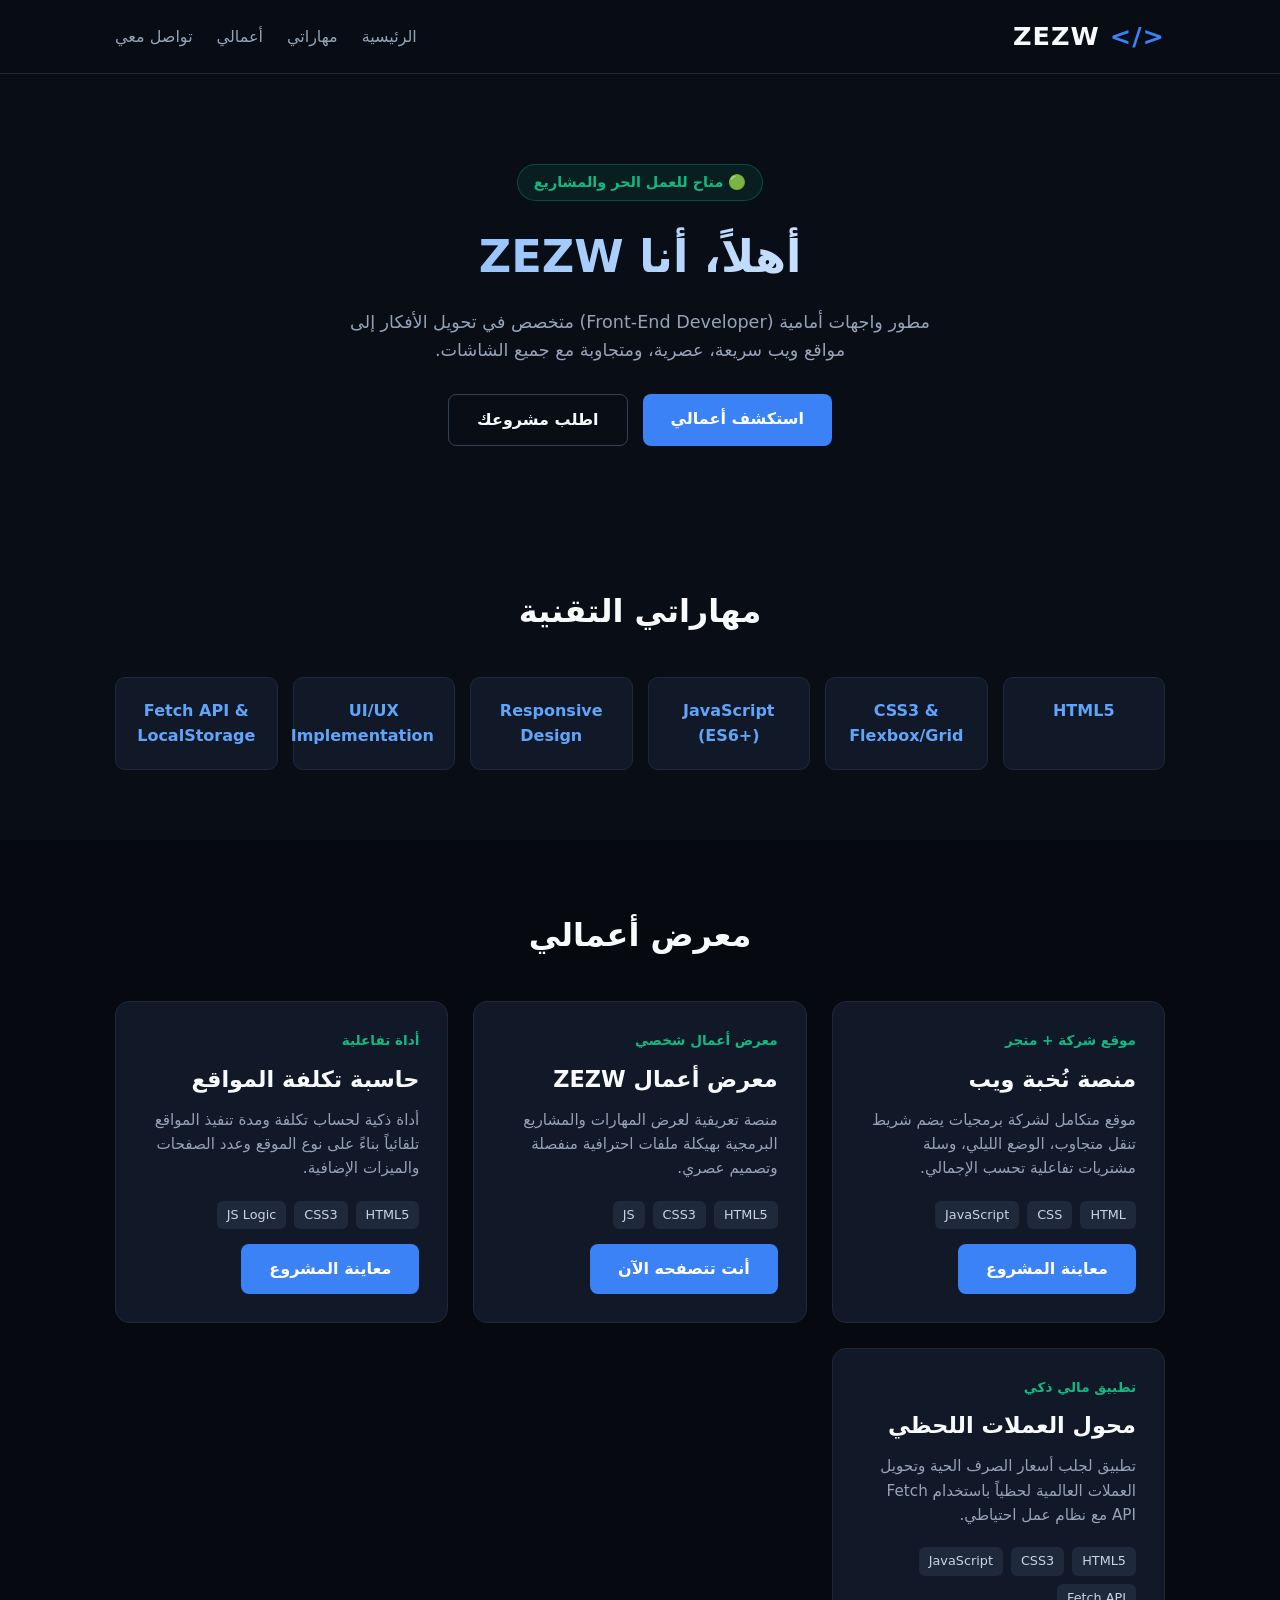
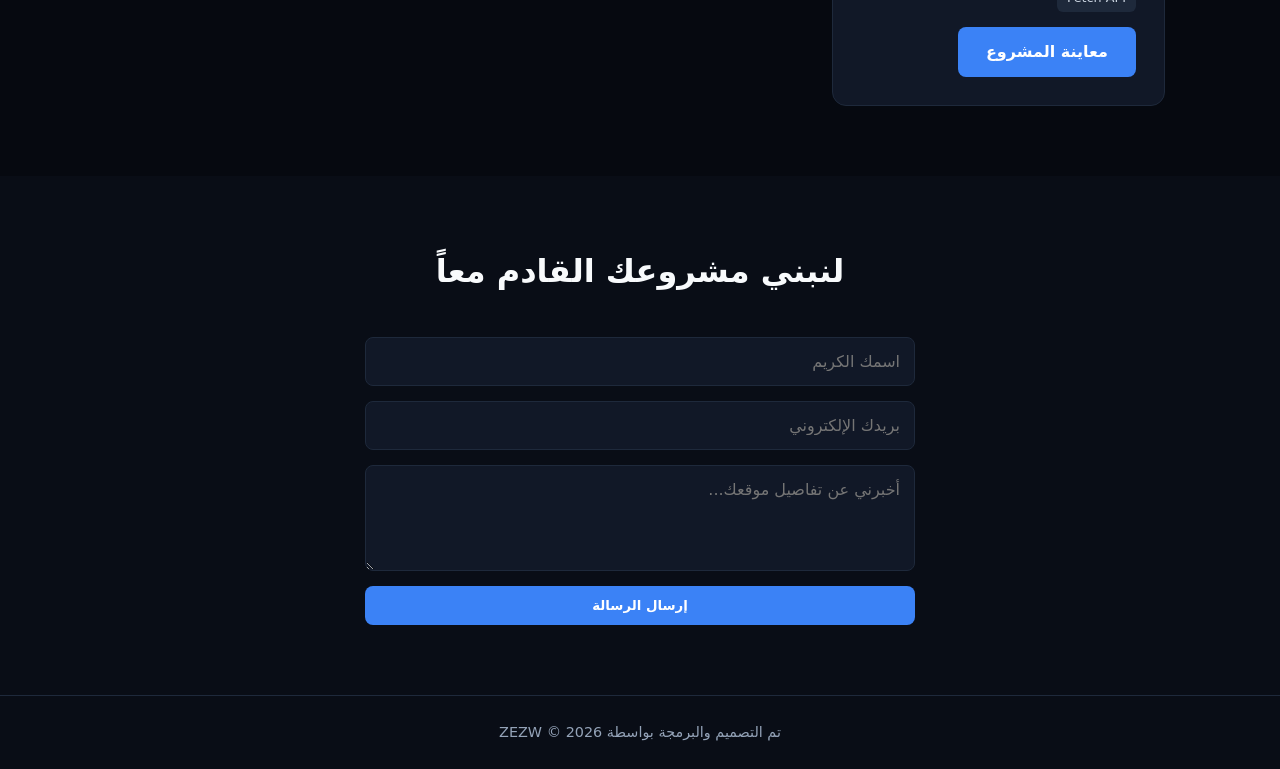
==== index.html @ 2900aef1 "Fix HTML syntax in index.html" ====
<!DOCTYPE html>
<html lang="ar" dir="rtl">
<head>
    <meta charset="UTF-8">
    <meta name="viewport" content="width=device-width, initial-scale=1.0">
    <title>ZEZW | مطور واجهات الويب (Front-End Developer)</title>
    <link rel="stylesheet" href="style.css">
</head>
<body>

    <!-- شريط التنقل -->
    <header>
        <div class="container">
            <nav>
                <a href="#" class="logo"><span>&lt;/&gt;</span> ZEZW</a>
                <button class="menu-btn" id="menuBtn">☰</button>
                <ul class="nav-links" id="navLinks">
                    <li><a href="#hero">الرئيسية</a></li>
                    <li><a href="#skills">مهاراتي</a></li>
                    <li><a href="#projects">أعمالي</a></li>
                    <li><a href="#contact">تواصل معي</a></li>
                </ul>
            </nav>
        </div>
    </header>

    <!-- القسم الرئيسي -->
    <section id="hero" class="hero">
        <div class="container">
            <span class="badge">🟢 متاح للعمل الحر والمشاريع</span>
            <h1>أهلاً، أنا ZEZW</h1>
            <p>مطور واجهات أمامية (Front-End Developer) متخصص في تحويل الأفكار إلى مواقع ويب سريعة، عصرية، ومتجاوبة مع جميع الشاشات.</p>
            <div class="hero-btns">
                <a href="#projects" class="btn">استكشف أعمالي</a>
                <a href="#contact" class="btn btn-outline">اطلب مشروعك</a>
            </div>
        </div>
    </section>

    <!-- قسم المهارات التقنية -->
    <section id="skills" class="container">
        <h2 class="section-title">مهاراتي التقنية</h2>
        <div class="skills-grid">
            <div class="skill-card">HTML5</div>
            <div class="skill-card">CSS3 & Flexbox/Grid</div>
            <div class="skill-card">JavaScript (ES6+)</div>
            <div class="skill-card">Responsive Design</div>
            <div class="skill-card">UI/UX Implementation</div>
            <div class="skill-card">Fetch API & LocalStorage</div>
        </div>
    </section>

    <!-- قسم معرض الأعمال (4 مشاريع متكاملة) -->
    <section id="projects" class="projects-section">
        <div class="container">
            <h2 class="section-title">معرض أعمالي</h2>
            <div class="projects-grid">

                <!-- المشروع الأول -->
                <div class="project-card">
                    <div class="project-tag">موقع شركة + متجر</div>
                    <h3>منصة نُخبة ويب</h3>
                    <p>موقع متكامل لشركة برمجيات يضم شريط تنقل متجاوب، الوضع الليلي، وسلة مشتريات تفاعلية تحسب الإجمالي.</p>
                    <div class="tech-used">
                        <span>HTML</span>
                        <span>CSS</span>
                        <span>JavaScript</span>
                    </div>
                    <a href="My_Website/index.html" class="btn" style="margin-top: 15px; display: inline-block;" target="_blank">معاينة المشروع</a>
                </div>

                <!-- المشروع الثاني -->
                <div class="project-card">
                    <div class="project-tag">معرض أعمال شخصي</div>
                    <h3>معرض أعمال ZEZW</h3>
                    <p>منصة تعريفية لعرض المهارات والمشاريع البرمجية بهيكلة ملفات احترافية منفصلة وتصميم عصري.</p>
                    <div class="tech-used">
                        <span>HTML5</span>
                        <span>CSS3</span>
                        <span>JS</span>
                    </div>
                    <a href="#hero" class="btn" style="margin-top: 15px; display: inline-block;">أنت تتصفحه الآن</a>
                </div>

                <!-- المشروع الثالث -->
                <div class="project-card">
                    <div class="project-tag">أداة تفاعلية</div>
                    <h3>حاسبة تكلفة المواقع</h3>
                    <p>أداة ذكية لحساب تكلفة ومدة تنفيذ المواقع تلقائياً بناءً على نوع الموقع وعدد الصفحات والميزات الإضافية.</p>
                    <div class="tech-used">
                        <span>HTML5</span>
                        <span>CSS3</span>
                        <span>JS Logic</span>
                    </div>
                    <a href="!DOCTYPElculator/index.html" class="btn" style="margin-top: 15px; display: inline-block;" target="_blank">معاينة المشروع</a>
                </div>

                <!-- المشروع الرابع -->
                <div class="project-card">
                    <div class="project-tag">تطبيق مالي ذكي</div>
                    <h3>محول العملات اللحظي</h3>
                    <p>تطبيق لجلب أسعار الصرف الحية وتحويل العملات العالمية لحظياً باستخدام Fetch API مع نظام عمل احتياطي.</p>
                    <div class="tech-used">
                        <span>HTML5</span>
                        <span>CSS3</span>
                        <span>JavaScript</span>
                        <span>Fetch API</span>
                    </div>
                    <a href="Currency_Converter/index.html" class="btn" style="margin-top: 15px; display: inline-block;" target="_blank">معاينة المشروع</a>
                </div>

            </div> 
        </div>
    </section>

    <!-- قسم التواصل -->
    <section id="contact" class="container">
        <h2 class="section-title">لنبني مشروعك القادم معاً</h2>
        <form class="contact-form" id="contactForm">
            <input type="text" placeholder="اسمك الكريم" required>
            <input type="email" placeholder="بريدك الإلكتروني" required>
            <textarea rows="4" placeholder="أخبرني عن تفاصيل موقعك..." required></textarea>
            <button type="submit" class="btn">إرسال الرسالة</button>
        </form>
    </section>

    <!-- التذييل -->
    <footer>
        <p>تم التصميم والبرمجة بواسطة ZEZW &copy; 2026</p>
    </footer>

    <!-- ربط ملف الجافاسكريبت الخارجي -->
    <script src="script.js"></script>
</body>
</html>
---- style.css ----
:root {
    --primary: #3b82f6;
    --accent: #10b981;
    --bg-dark: #090d16;
    --card-bg: #111827;
    --text-main: #f8fafc;
    --text-muted: #94a3b8;
}
* {
    margin: 0;
    padding: 0;
    box-sizing: border-box;
    font-family: system-ui, -apple-system, sans-serif;
    scroll-behavior: smooth;
    -webkit-tap-highlight-color: transparent;
}
body {
    background-color: var(--bg-dark);
    color: var(--text-main);
    line-height: 1.6;
}
.container {
    width: 90%;
    max-width: 1050px;
    margin: auto;
}
header {
    background: rgba(9, 13, 22, 0.9);
    backdrop-filter: blur(10px);
    border-bottom: 1px solid #1e293b;
    position: sticky;
    top: 0;
    z-index: 100;
}
nav {
    display: flex;
    justify-content: space-between;
    align-items: center;
    width: 100%;
    padding: 16px 0;
}
.logo {
    font-size: 1.6rem;
    font-weight: 800;
    color: var(--text-main);
    text-decoration: none;
    letter-spacing: 1px;
}
.logo span {
    color: var(--primary);
}
.nav-links {
    display: flex;
    gap: 24px;
    list-style: none;
}
.nav-links a {
    color: var(--text-muted);
    text-decoration: none;
    font-weight: 500;
    transition: 0.3s;
}
.nav-links a:hover {
    color: var(--primary);
}
.menu-btn {
    display: none;
    background: none;
    border: none;
    color: var(--text-main);
    font-size: 1.8rem;
    cursor: pointer;
}
.hero {
    text-align: center;
    padding: 90px 0 70px;
}
.badge {
    background: rgba(16, 185, 129, 0.1);
    color: var(--accent);
    border: 1px solid rgba(16, 185, 129, 0.3);
    padding: 6px 16px;
    border-radius: 20px;
    font-size: 0.9rem;
    font-weight: bold;
    display: inline-block;
}
.hero h1 {
    font-size: 2.8rem;
    margin: 20px 0 15px;
    background: linear-gradient(to left, #ffffff, #60a5fa);
    -webkit-background-clip: text;
    -webkit-text-fill-color: transparent;
}
.hero p {
    color: var(--text-muted);
    max-width: 600px;
    margin: 0 auto 30px;
    font-size: 1.1rem;
}
.hero-btns {
    display: flex;
    gap: 15px;
    justify-content: center;
    flex-wrap: wrap;
}
.btn {
    background: var(--primary);
    color: #fff;
    padding: 12px 28px;
    border-radius: 8px;
    text-decoration: none;
    font-weight: bold;
    border: none;
    cursor: pointer;
    transition: 0.3s;
}
.btn:hover {
    background: #2563eb;
    transform: translateY(-2px);
}
.btn-outline {
    background: transparent !important;
    border: 1px solid #334155 !important;
    color: var(--text-main) !important;
}
.btn-outline:hover {
    border-color: var(--primary) !important;
    background: rgba(59, 130, 246, 0.1) !important;
}
section {
    padding: 70px 0;
}
.section-title {
    text-align: center;
    font-size: 2rem;
    margin-bottom: 40px;
}
.skills-grid {
    display: grid;
    grid-template-columns: repeat(auto-fit, minmax(150px, 1fr));
    gap: 15px;
}
.skill-card {
    background: var(--card-bg);
    border: 1px solid #1e293b;
    padding: 20px;
    border-radius: 10px;
    text-align: center;
    font-weight: bold;
    color: #60a5fa;
    transition: 0.3s;
}
.skill-card:hover {
    border-color: var(--primary);
    transform: translateY(-4px);
}
.projects-section {
    background: #060910;
}
.projects-grid {
    display: grid;
    grid-template-columns: repeat(auto-fit, minmax(280px, 1fr));
    gap: 25px;
}
.project-card {
    background: var(--card-bg);
    border: 1px solid #1e293b;
    padding: 28px;
    border-radius: 14px;
    transition: 0.3s;
}
.project-card:hover {
    border-color: var(--primary);
    transform: translateY(-5px);
}
.project-tag {
    color: var(--accent);
    font-size: 0.85rem;
    font-weight: bold;
    margin-bottom: 10px;
}
.project-card h3 {
    font-size: 1.4rem;
    margin-bottom: 10px;
}
.project-card p {
    color: var(--text-muted);
    margin-bottom: 20px;
    font-size: 0.95rem;
}
.tech-used {
    display: flex;
    gap: 8px;
    flex-wrap: wrap;
}
.tech-used span {
    background: #1e293b;
    color: #cbd5e1;
    padding: 4px 10px;
    border-radius: 6px;
    font-size: 0.8rem;
}
.contact-form {
    max-width: 550px;
    margin: auto;
    display: flex;
    flex-direction: column;
    gap: 15px;
}
.contact-form input, .contact-form textarea {
    background: var(--card-bg);
    border: 1px solid #1e293b;
    color: var(--text-main);
    padding: 14px;
    border-radius: 8px;
    font-size: 1rem;
}
.contact-form input:focus, .contact-form textarea:focus {
    outline: none;
    border-color: var(--primary);
}
footer {
    text-align: center;
    padding: 25px 0;
    border-top: 1px solid #1e293b;
    color: var(--text-muted);
    font-size: 0.9rem;
}
@media (max-width: 600px) {
    .menu-btn {
        display: block;
    }
    .nav-links {
        display: none;
        flex-direction: column;
        position: absolute;
        top: 68px;
        right: 0;
        width: 100%;
        background: var(--card-bg);
        padding: 20px;
        border-bottom: 1px solid #1e293b;
        text-align: center;
    }
    .nav-links.active {
        display: flex;
    }
    .hero h1 {
        font-size: 2.1rem;
    }
}
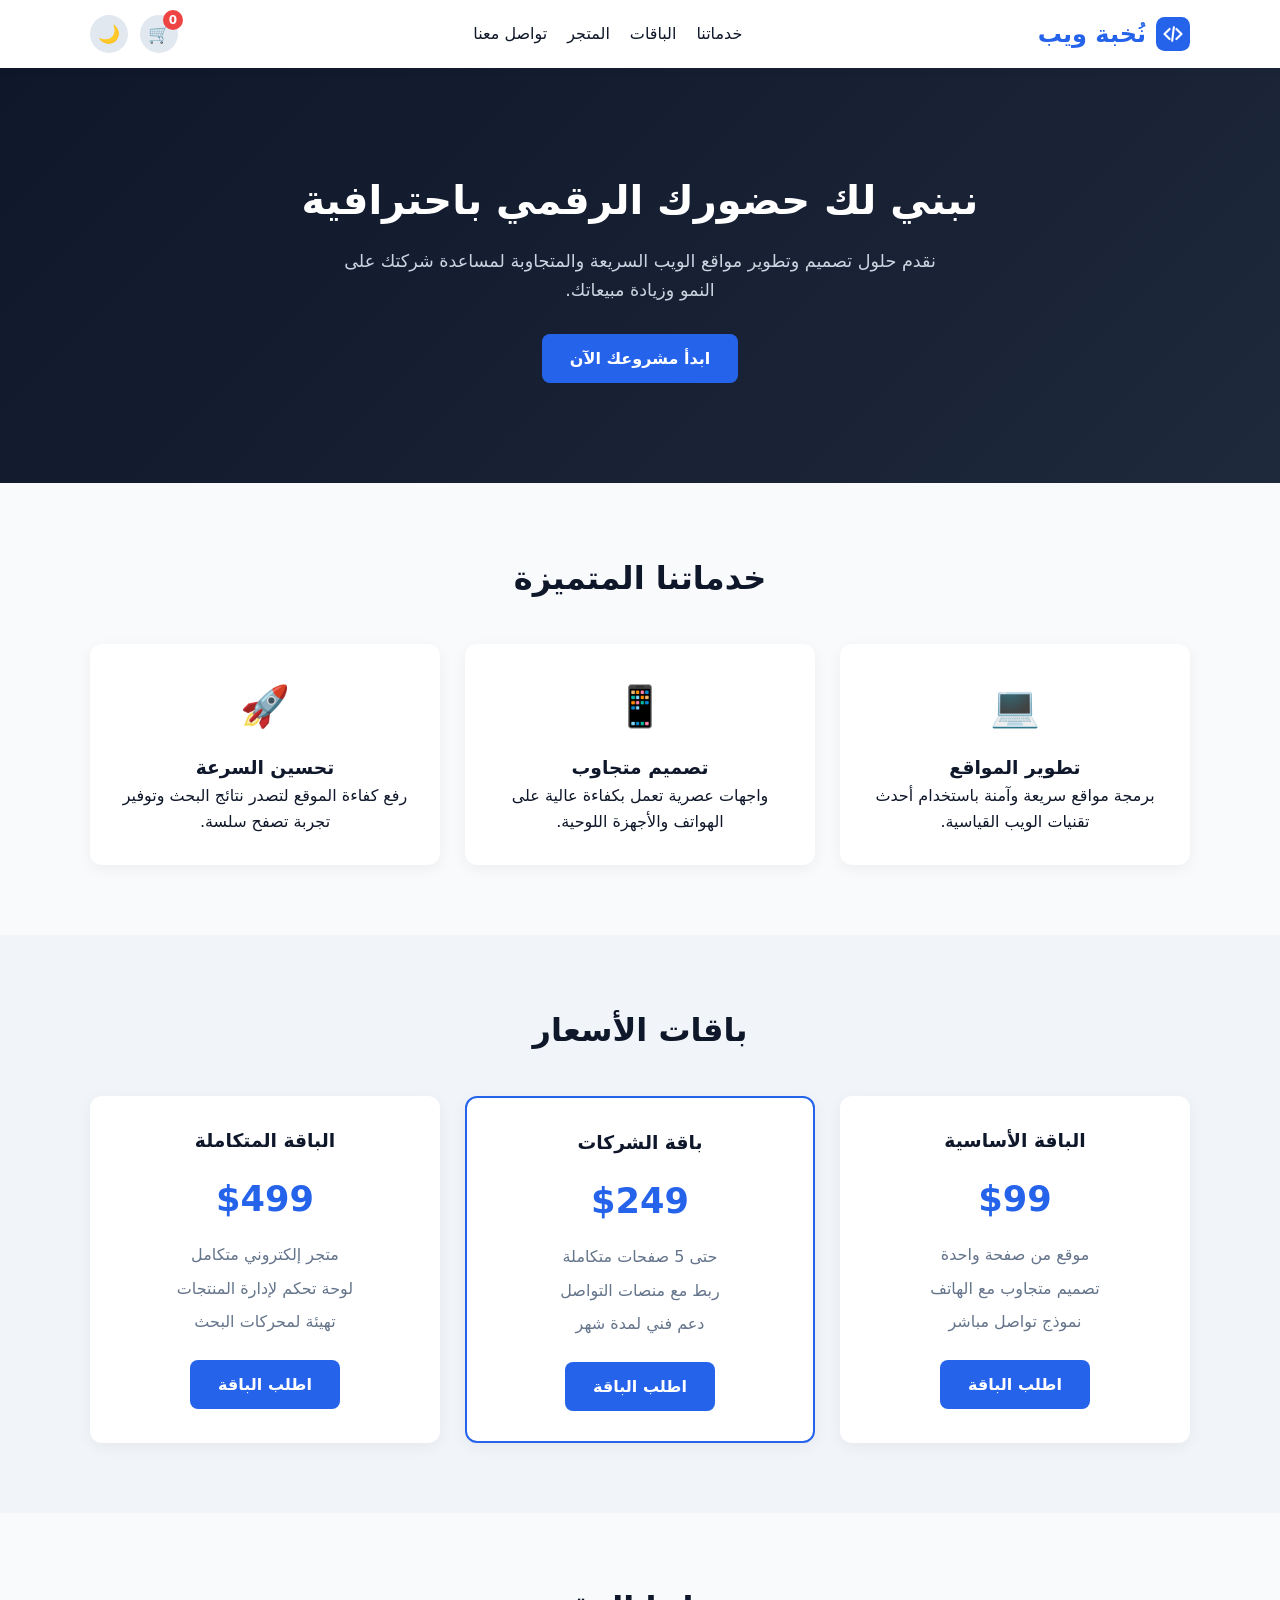
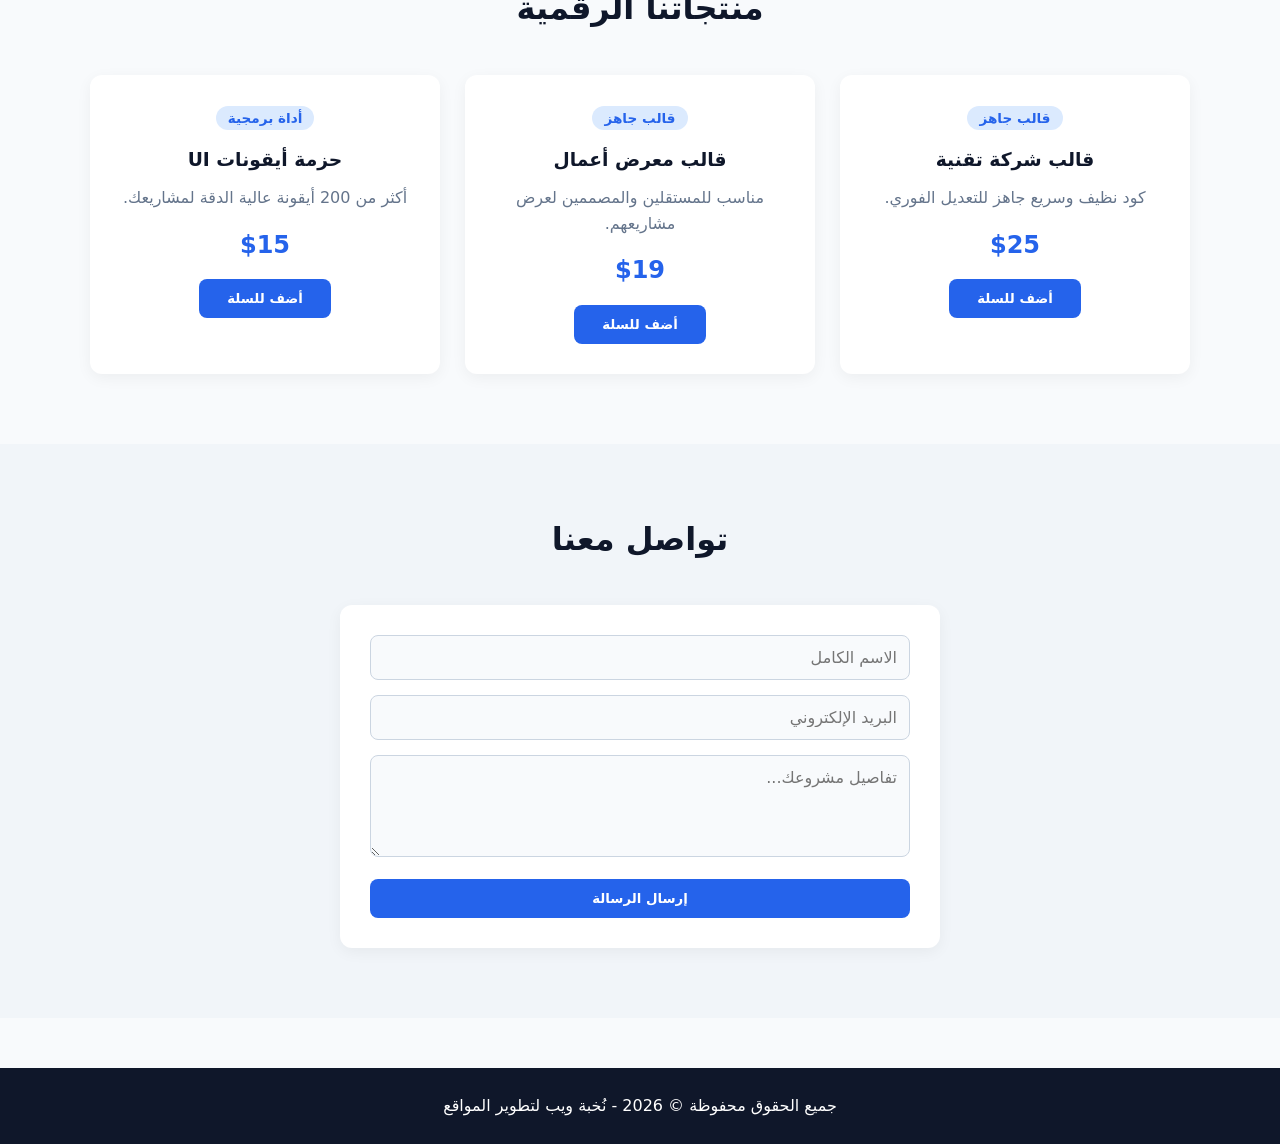
==== commit 669e8990: "Add files via upload" ====
--- a/index.html
+++ b/index.html
@@ -3,133 +3,512 @@
 <head>
     <meta charset="UTF-8">
     <meta name="viewport" content="width=device-width, initial-scale=1.0">
-    <title>ZEZW | مطور واجهات الويب (Front-End Developer)</title>
-    <link rel="stylesheet" href="style.css">
+    <title>نُخبة ويب | حلول البرمجة والتصميم</title>
+    <style>
+        :root {
+            --primary: #2563eb;
+            --dark: #0f172a;
+            --light: #f8fafc;
+            --gray: #64748b;
+            --white: #ffffff;
+        }
+        body.dark-mode {
+            --dark: #f8fafc;
+            --light: #0f172a;
+            --gray: #94a3b8;
+            --white: #1e293b;
+        }
+        body.dark-mode .hero {
+            background: linear-gradient(135deg, #020617, #0f172a);
+            color: #ffffff;
+        }
+        body.dark-mode #pricing,
+        body.dark-mode #contact {
+            background-color: #0b1120 !important;
+        }
+        * {
+            margin: 0;
+            padding: 0;
+            box-sizing: border-box;
+            font-family: system-ui, -apple-system, sans-serif;
+            scroll-behavior: smooth;
+            outline: none;
+            -webkit-tap-highlight-color: transparent;
+        }
+        body {
+            background-color: var(--light);
+            color: var(--dark);
+            line-height: 1.6;
+        }
+        .container {
+            width: 90%;
+            max-width: 1100px;
+            margin: auto;
+        }
+        section {
+            padding: 70px 0;
+        }
+        .section-title {
+            text-align: center;
+            font-size: 2rem;
+            margin-bottom: 40px;
+            color: var(--dark);
+        }
+        header {
+            background: var(--white);
+            box-shadow: 0 2px 10px rgba(0,0,0,0.05);
+            position: sticky;
+            top: 0;
+            z-index: 100;
+        }
+        nav {
+            display: flex;
+            justify-content: space-between;
+            align-items: center;
+            padding: 15px 0;
+        }
+        .logo {
+            font-size: 1.5rem;
+            font-weight: bold;
+            color: var(--primary);
+            text-decoration: none;
+            display: flex;
+            align-items: center;
+            gap: 10px;
+        }
+        .nav-links {
+            display: flex;
+            gap: 20px;
+            list-style: none;
+        }
+        .nav-links a {
+            text-decoration: none;
+            color: var(--dark);
+            font-weight: 500;
+            transition: 0.3s;
+        }
+        .nav-links a:hover {
+            color: var(--primary);
+        }
+        .header-actions {
+            display: flex;
+            align-items: center;
+            gap: 12px;
+        }
+        .icon-btn {
+            background: #e2e8f0;
+            border: none;
+            width: 38px;
+            height: 38px;
+            border-radius: 50%;
+            font-size: 1.1rem;
+            cursor: pointer;
+            position: relative;
+            display: flex;
+            align-items: center;
+            justify-content: center;
+        }
+        body.dark-mode .icon-btn {
+            background: #334155;
+            color: #ffffff;
+        }
+        .cart-badge {
+            position: absolute;
+            top: -5px;
+            right: -5px;
+            background: #ef4444;
+            color: white;
+            font-size: 0.75rem;
+            font-weight: bold;
+            width: 20px;
+            height: 20px;
+            border-radius: 50%;
+            display: flex;
+            align-items: center;
+            justify-content: center;
+        }
+        .menu-btn {
+            display: none;
+            font-size: 1.8rem;
+            background: none;
+            border: none;
+            color: var(--dark);
+            cursor: pointer;
+        }
+        .hero {
+            background: linear-gradient(135deg, var(--dark), #1e293b);
+            color: var(--white);
+            text-align: center;
+            padding: 100px 20px;
+        }
+        .hero h1 {
+            font-size: 2.5rem;
+            margin-bottom: 15px;
+        }
+        .hero p {
+            font-size: 1.1rem;
+            color: #cbd5e1;
+            max-width: 600px;
+            margin: 0 auto 30px;
+        }
+        .btn {
+            display: inline-block;
+            background: var(--primary);
+            color: #ffffff;
+            padding: 12px 28px;
+            border-radius: 8px;
+            text-decoration: none;
+            font-weight: bold;
+            border: none;
+            cursor: pointer;
+            transition: 0.3s;
+        }
+        .btn:hover {
+            background: #1d4ed8;
+        }
+        .grid-3 {
+            display: grid;
+            grid-template-columns: repeat(auto-fit, minmax(280px, 1fr));
+            gap: 25px;
+        }
+        .card {
+            background: var(--white);
+            padding: 30px;
+            border-radius: 12px;
+            box-shadow: 0 4px 15px rgba(0,0,0,0.05);
+            text-align: center;
+            transition: transform 0.3s;
+        }
+        .card:hover {
+            transform: translateY(-5px);
+        }
+        .service-icon {
+            font-size: 2.5rem;
+            margin-bottom: 15px;
+        }
+        .price {
+            font-size: 2.2rem;
+            font-weight: bold;
+            color: var(--primary);
+            margin: 15px 0;
+        }
+        .features-list {
+            list-style: none;
+            margin-bottom: 25px;
+            color: var(--gray);
+        }
+        .features-list li {
+            margin: 8px 0;
+        }
+        .product-tag {
+            background: #dbeafe;
+            color: var(--primary);
+            padding: 4px 12px;
+            border-radius: 20px;
+            font-size: 0.85rem;
+            font-weight: bold;
+        }
+        .contact-form {
+            max-width: 600px;
+            margin: auto;
+            background: var(--white);
+            padding: 30px;
+            border-radius: 12px;
+            box-shadow: 0 4px 15px rgba(0,0,0,0.05);
+        }
+        .form-group {
+            margin-bottom: 15px;
+        }
+        .form-group input, .form-group textarea {
+            width: 100%;
+            padding: 12px;
+            border: 1px solid #cbd5e1;
+            border-radius: 8px;
+            font-size: 1rem;
+            background: var(--light);
+            color: var(--dark);
+        }
+        footer {
+            background: #0f172a;
+            color: #ffffff;
+            text-align: center;
+            padding: 25px 0;
+            margin-top: 50px;
+        }
+        /* نافذة سلة المشتريات */
+        .modal {
+            display: none;
+            position: fixed;
+            top: 0;
+            left: 0;
+            width: 100%;
+            height: 100%;
+            background: rgba(0,0,0,0.6);
+            z-index: 200;
+            align-items: center;
+            justify-content: center;
+        }
+        .modal.open {
+            display: flex;
+        }
+        .modal-box {
+            background: var(--white);
+            width: 90%;
+            max-width: 420px;
+            padding: 25px;
+            border-radius: 12px;
+            text-align: center;
+        }
+        .cart-items {
+            list-style: none;
+            margin: 15px 0;
+            max-height: 200px;
+            overflow-y: auto;
+            text-align: right;
+        }
+        .cart-items li {
+            display: flex;
+            justify-content: space-between;
+            padding: 8px 0;
+            border-bottom: 1px solid #cbd5e1;
+        }
+        @media (max-width: 600px) {
+            .menu-btn {
+                display: block;
+            }
+            .nav-links {
+                display: none;
+                flex-direction: column;
+                position: absolute;
+                top: 68px;
+                right: 0;
+                width: 100%;
+                background: var(--white);
+                padding: 20px;
+                box-shadow: 0 10px 15px rgba(0,0,0,0.08);
+                text-align: center;
+            }
+            .nav-links.active {
+                display: flex;
+            }
+            .hero h1 {
+                font-size: 1.8rem;
+            }
+        }
+    </style>
 </head>
 <body>
 
-    <!-- شريط التنقل -->
     <header>
         <div class="container">
             <nav>
-                <a href="#" class="logo"><span>&lt;/&gt;</span> ZEZW</a>
-                <button class="menu-btn" id="menuBtn">☰</button>
+                <a href="#" class="logo">
+                    <svg width="34" height="34" viewBox="0 0 40 40" fill="none" xmlns="http://w3.org">
+                        <rect width="40" height="40" rx="10" fill="#2563eb"/>
+                        <path d="M16 14L10 20L16 26M24 14L30 20L24 26M21 12L19 28" stroke="white" stroke-width="2.5" stroke-linecap="round" stroke-linejoin="round"/>
+                    </svg>
+                    <span>نُخبة ويب</span>
+                </a>
                 <ul class="nav-links" id="navLinks">
-                    <li><a href="#hero">الرئيسية</a></li>
-                    <li><a href="#skills">مهاراتي</a></li>
-                    <li><a href="#projects">أعمالي</a></li>
-                    <li><a href="#contact">تواصل معي</a></li>
+                    <li><a href="#services">خدماتنا</a></li>
+                    <li><a href="#pricing">الباقات</a></li>
+                    <li><a href="#store">المتجر</a></li>
+                    <li><a href="#contact">تواصل معنا</a></li>
                 </ul>
+                <div class="header-actions">
+                    <button class="icon-btn" id="cartBtn">🛒<span class="cart-badge" id="cartCount">0</span></button>
+                    <button class="icon-btn" id="themeBtn">🌙</button>
+                    <button class="menu-btn" id="menuBtn">☰</button>
+                </div>
             </nav>
         </div>
     </header>
 
-    <!-- القسم الرئيسي -->
-    <section id="hero" class="hero">
+    <section class="hero">
         <div class="container">
-            <span class="badge">🟢 متاح للعمل الحر والمشاريع</span>
-            <h1>أهلاً، أنا ZEZW</h1>
-            <p>مطور واجهات أمامية (Front-End Developer) متخصص في تحويل الأفكار إلى مواقع ويب سريعة، عصرية، ومتجاوبة مع جميع الشاشات.</p>
-            <div class="hero-btns">
-                <a href="#projects" class="btn">استكشف أعمالي</a>
-                <a href="#contact" class="btn btn-outline">اطلب مشروعك</a>
-            </div>
+            <h1>نبني لك حضورك الرقمي باحترافية</h1>
+            <p>نقدم حلول تصميم وتطوير مواقع الويب السريعة والمتجاوبة لمساعدة شركتك على النمو وزيادة مبيعاتك.</p>
+            <a href="#contact" class="btn">ابدأ مشروعك الآن</a>
         </div>
     </section>
 
-    <!-- قسم المهارات التقنية -->
-    <section id="skills" class="container">
-        <h2 class="section-title">مهاراتي التقنية</h2>
-        <div class="skills-grid">
-            <div class="skill-card">HTML5</div>
-            <div class="skill-card">CSS3 & Flexbox/Grid</div>
-            <div class="skill-card">JavaScript (ES6+)</div>
-            <div class="skill-card">Responsive Design</div>
-            <div class="skill-card">UI/UX Implementation</div>
-            <div class="skill-card">Fetch API & LocalStorage</div>
+    <section id="services" class="container">
+        <h2 class="section-title">خدماتنا المتميزة</h2>
+        <div class="grid-3">
+            <div class="card">
+                <div class="service-icon">💻</div>
+                <h3>تطوير المواقع</h3>
+                <p>برمجة مواقع سريعة وآمنة باستخدام أحدث تقنيات الويب القياسية.</p>
+            </div>
+            <div class="card">
+                <div class="service-icon">📱</div>
+                <h3>تصميم متجاوب</h3>
+                <p>واجهات عصرية تعمل بكفاءة عالية على الهواتف والأجهزة اللوحية.</p>
+            </div>
+            <div class="card">
+                <div class="service-icon">🚀</div>
+                <h3>تحسين السرعة</h3>
+                <p>رفع كفاءة الموقع لتصدر نتائج البحث وتوفير تجربة تصفح سلسة.</p>
+            </div>
         </div>
     </section>
 
-    <!-- قسم معرض الأعمال (4 مشاريع متكاملة) -->
-    <section id="projects" class="projects-section">
+    <section id="pricing" style="background: #f1f5f9;">
         <div class="container">
-            <h2 class="section-title">معرض أعمالي</h2>
-            <div class="projects-grid">
-
-                <!-- المشروع الأول -->
-                <div class="project-card">
-                    <div class="project-tag">موقع شركة + متجر</div>
-                    <h3>منصة نُخبة ويب</h3>
-                    <p>موقع متكامل لشركة برمجيات يضم شريط تنقل متجاوب، الوضع الليلي، وسلة مشتريات تفاعلية تحسب الإجمالي.</p>
-                    <div class="tech-used">
-                        <span>HTML</span>
-                        <span>CSS</span>
-                        <span>JavaScript</span>
-                    </div>
-                    <a href="My_Website/index.html" class="btn" style="margin-top: 15px; display: inline-block;" target="_blank">معاينة المشروع</a>
-                </div>
-
-                <!-- المشروع الثاني -->
-                <div class="project-card">
-                    <div class="project-tag">معرض أعمال شخصي</div>
-                    <h3>معرض أعمال ZEZW</h3>
-                    <p>منصة تعريفية لعرض المهارات والمشاريع البرمجية بهيكلة ملفات احترافية منفصلة وتصميم عصري.</p>
-                    <div class="tech-used">
-                        <span>HTML5</span>
-                        <span>CSS3</span>
-                        <span>JS</span>
-                    </div>
-                    <a href="#hero" class="btn" style="margin-top: 15px; display: inline-block;">أنت تتصفحه الآن</a>
-                </div>
-
-                <!-- المشروع الثالث -->
-                <div class="project-card">
-                    <div class="project-tag">أداة تفاعلية</div>
-                    <h3>حاسبة تكلفة المواقع</h3>
-                    <p>أداة ذكية لحساب تكلفة ومدة تنفيذ المواقع تلقائياً بناءً على نوع الموقع وعدد الصفحات والميزات الإضافية.</p>
-                    <div class="tech-used">
-                        <span>HTML5</span>
-                        <span>CSS3</span>
-                        <span>JS Logic</span>
-                    </div>
-                    <a href="!DOCTYPElculator/index.html" class="btn" style="margin-top: 15px; display: inline-block;" target="_blank">معاينة المشروع</a>
-                </div>
-
-                <!-- المشروع الرابع -->
-                <div class="project-card">
-                    <div class="project-tag">تطبيق مالي ذكي</div>
-                    <h3>محول العملات اللحظي</h3>
-                    <p>تطبيق لجلب أسعار الصرف الحية وتحويل العملات العالمية لحظياً باستخدام Fetch API مع نظام عمل احتياطي.</p>
-                    <div class="tech-used">
-                        <span>HTML5</span>
-                        <span>CSS3</span>
-                        <span>JavaScript</span>
-                        <span>Fetch API</span>
-                    </div>
-                    <a href="Currency_Converter/index.html" class="btn" style="margin-top: 15px; display: inline-block;" target="_blank">معاينة المشروع</a>
-                </div>
-
-            </div> 
+            <h2 class="section-title">باقات الأسعار</h2>
+            <div class="grid-3">
+                <div class="card">
+                    <h3>الباقة الأساسية</h3>
+                    <div class="price">$99</div>
+                    <ul class="features-list">
+                        <li>موقع من صفحة واحدة</li>
+                        <li>تصميم متجاوب مع الهاتف</li>
+                        <li>نموذج تواصل مباشر</li>
+                    </ul>
+                    <a href="#contact" class="btn">اطلب الباقة</a>
+                </div>
+                <div class="card" style="border: 2px solid var(--primary);">
+                    <h3>باقة الشركات</h3>
+                    <div class="price">$249</div>
+                    <ul class="features-list">
+                        <li>حتى 5 صفحات متكاملة</li>
+                        <li>ربط مع منصات التواصل</li>
+                        <li>دعم فني لمدة شهر</li>
+                    </ul>
+                    <a href="#contact" class="btn">اطلب الباقة</a>
+                </div>
+                <div class="card">
+                    <h3>الباقة المتكاملة</h3>
+                    <div class="price">$499</div>
+                    <ul class="features-list">
+                        <li>متجر إلكتروني متكامل</li>
+                        <li>لوحة تحكم لإدارة المنتجات</li>
+                        <li>تهيئة لمحركات البحث</li>
+                    </ul>
+                    <a href="#contact" class="btn">اطلب الباقة</a>
+                </div>
+            </div>
         </div>
     </section>
-
-    <!-- قسم التواصل -->
-    <section id="contact" class="container">
-        <h2 class="section-title">لنبني مشروعك القادم معاً</h2>
-        <form class="contact-form" id="contactForm">
-            <input type="text" placeholder="اسمك الكريم" required>
-            <input type="email" placeholder="بريدك الإلكتروني" required>
-            <textarea rows="4" placeholder="أخبرني عن تفاصيل موقعك..." required></textarea>
-            <button type="submit" class="btn">إرسال الرسالة</button>
-        </form>
+    <section id="store" class="container">
+        <h2 class="section-title">منتجاتنا الرقمية</h2>
+        <div class="grid-3">
+            <div class="card">
+                <span class="product-tag">قالب جاهز</span>
+                <h3 style="margin-top: 15px;">قالب شركة تقنية</h3>
+                <p style="margin: 10px 0; color: var(--gray);">كود نظيف وسريع جاهز للتعديل الفوري.</p>
+                <div class="price" style="font-size: 1.5rem;">$25</div>
+                <button class="btn" onclick="addToCart('قالب شركة تقنية', 25)">أضف للسلة</button>
+            </div>
+            <div class="card">
+                <span class="product-tag">قالب جاهز</span>
+                <h3 style="margin-top: 15px;">قالب معرض أعمال</h3>
+                <p style="margin: 10px 0; color: var(--gray);">مناسب للمستقلين والمصممين لعرض مشاريعهم.</p>
+                <div class="price" style="font-size: 1.5rem;">$19</div>
+                <button class="btn" onclick="addToCart('قالب معرض أعمال', 19)">أضف للسلة</button>
+            </div>
+            <div class="card">
+                <span class="product-tag">أداة برمجية</span>
+                <h3 style="margin-top: 15px;">حزمة أيقونات UI</h3>
+                <p style="margin: 10px 0; color: var(--gray);">أكثر من 200 أيقونة عالية الدقة لمشاريعك.</p>
+                <div class="price" style="font-size: 1.5rem;">$15</div>
+                <button class="btn" onclick="addToCart('حزمة أيقونات UI', 15)">أضف للسلة</button>
+            </div>
+        </div>
     </section>
 
-    <!-- التذييل -->
+    <section id="contact" style="background: #f1f5f9;">
+        <div class="container">
+            <h2 class="section-title">تواصل معنا</h2>
+            <form class="contact-form" onsubmit="event.preventDefault(); alert('تم إرسال رسالتك بنجاح! سنتواصل معك قريباً.');">
+                <div class="form-group">
+                    <input type="text" placeholder="الاسم الكامل" required>
+                </div>
+                <div class="form-group">
+                    <input type="email" placeholder="البريد الإلكتروني" required>
+                </div>
+                <div class="form-group">
+                    <textarea rows="4" placeholder="تفاصيل مشروعك..." required></textarea>
+                </div>
+                <button type="submit" class="btn" style="width: 100%;">إرسال الرسالة</button>
+            </form>
+        </div>
+    </section>
+
     <footer>
-        <p>تم التصميم والبرمجة بواسطة ZEZW &copy; 2026</p>
+        <p>جميع الحقوق محفوظة &copy; 2026 - نُخبة ويب لتطوير المواقع</p>
     </footer>
 
-    <!-- ربط ملف الجافاسكريبت الخارجي -->
-    <script src="script.js"></script>
+    <div class="modal" id="cartModal">
+        <div class="modal-box">
+            <h3>سلة المشتريات 🛒</h3>
+            <ul class="cart-items" id="cartItems"></ul>
+            <h4 style="margin: 15px 0;">الإجمالي: $<span id="cartTotal">0</span></h4>
+            <div style="display: flex; gap: 10px; justify-content: center;">
+                <button class="btn" onclick="checkout()">إتمام الطلب</button>
+                <button class="btn" style="background: #64748b;" onclick="closeCart()">إغلاق</button>
+            </div>
+        </div>
+    </div>
+    <script>
+        // 1. قائمة الهاتف
+        const menuBtn = document.getElementById('menuBtn');
+        const navLinks = document.getElementById('navLinks');
+        menuBtn.addEventListener('click', () => navLinks.classList.toggle('active'));
+        document.querySelectorAll('.nav-links a').forEach(link => {
+            link.addEventListener('click', () => navLinks.classList.remove('active'));
+        });
+
+        // 2. الوضع الليلي
+        const themeBtn = document.getElementById('themeBtn');
+        if (localStorage.getItem('theme') === 'dark') {
+            document.body.classList.add('dark-mode');
+            themeBtn.textContent = '☀️';
+        }
+        themeBtn.addEventListener('click', () => {
+            document.body.classList.toggle('dark-mode');
+            const isDark = document.body.classList.contains('dark-mode');
+            themeBtn.textContent = isDark ? '☀️' : '🌙';
+            localStorage.setItem('theme', isDark ? 'dark' : 'light');
+        });
+
+        // 3. سلة المشتريات التفاعلية
+        let cart = [];
+        const cartCount = document.getElementById('cartCount');
+        const cartModal = document.getElementById('cartModal');
+        const cartItems = document.getElementById('cartItems');
+        const cartTotal = document.getElementById('cartTotal');
+
+        function addToCart(name, price) {
+            cart.push({ name, price });
+            cartCount.textContent = cart.length;
+            alert('تمت إضافة (' + name + ') إلى السلة!');
+        }
+
+        document.getElementById('cartBtn').addEventListener('click', () => {
+            cartItems.innerHTML = '';
+            let total = 0;
+            cart.forEach(item => {
+                total += item.price;
+                cartItems.innerHTML += `<li><span>${item.name}</span><strong>$${item.price}</strong></li>`;
+            });
+            if (cart.length === 0) cartItems.innerHTML = '<li style="justify-content:center;">السلة فارغة حالياً</li>';
+            cartTotal.textContent = total;
+            cartModal.classList.add('open');
+        });
+
+        function closeCart() {
+            cartModal.classList.remove('open');
+        }
+
+        function checkout() {
+            if (cart.length === 0) return alert('السلة فارغة!');
+            alert('شكراً لطلبك من نُخبة ويب! الإجمالي: $' + cartTotal.textContent);
+            cart = [];
+            cartCount.textContent = '0';
+            closeCart();
+        }
+    </script>
+
 </body>
 </html>
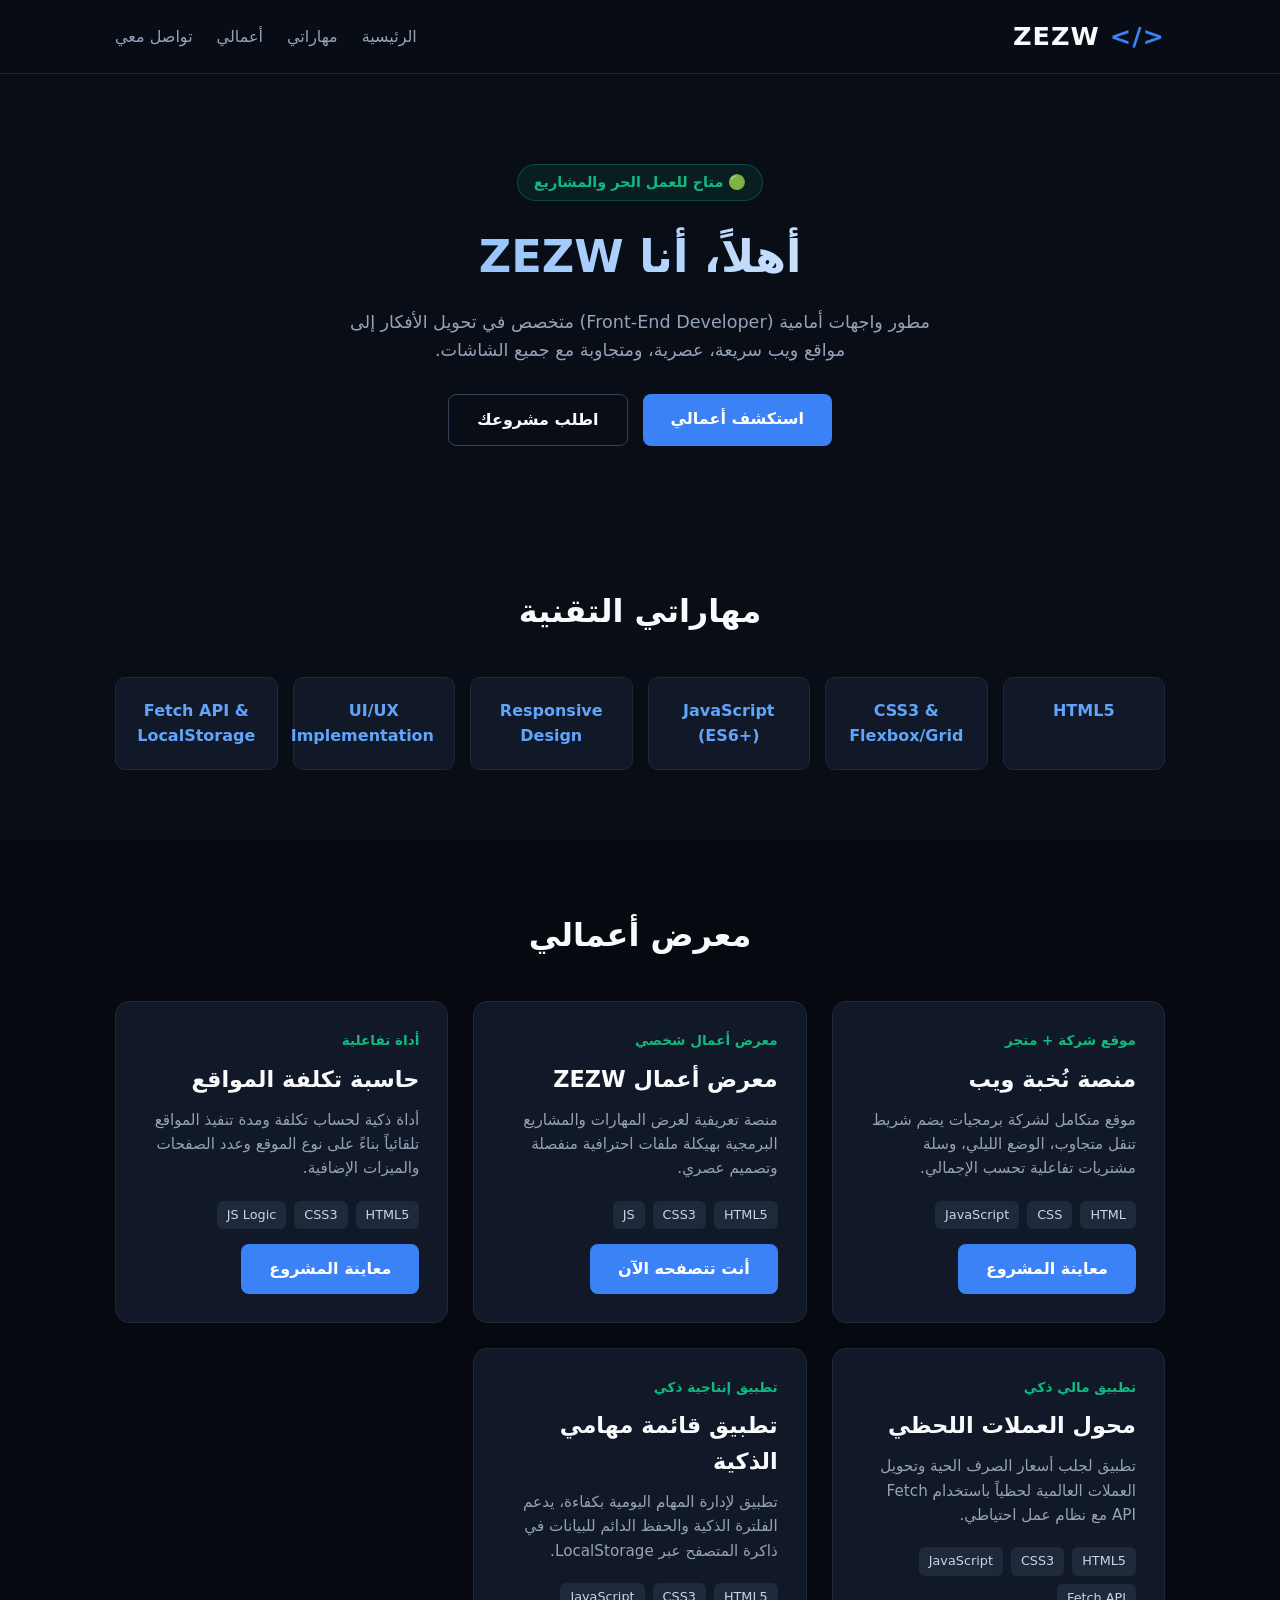
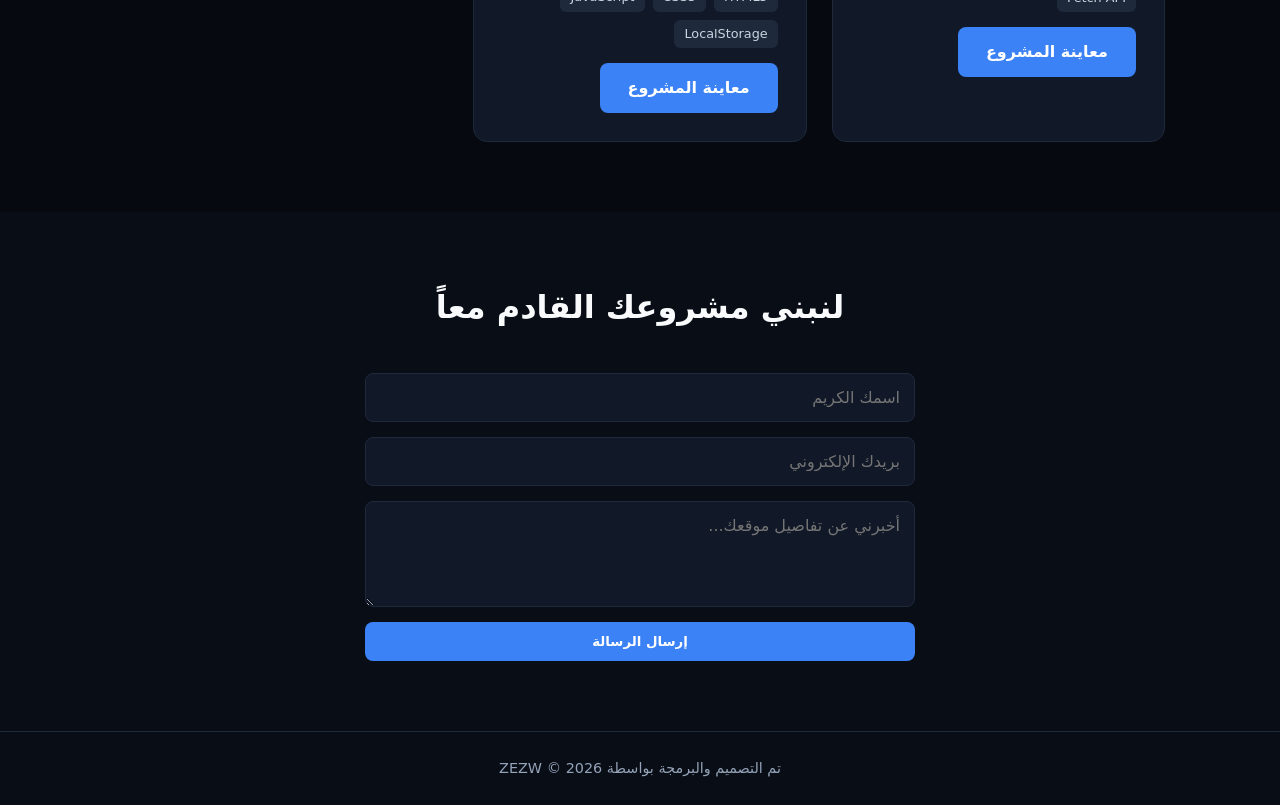
==== commit 062e089b: "Add files via upload" ====
--- a/index.html
+++ b/index.html
@@ -1,514 +1,152 @@
+<!DOCTYPE html>
+<html lang="ar" dir="rtl">
 <!DOCTYPE html>
 <html lang="ar" dir="rtl">
 <head>
     <meta charset="UTF-8">
     <meta name="viewport" content="width=device-width, initial-scale=1.0">
-    <title>نُخبة ويب | حلول البرمجة والتصميم</title>
-    <style>
-        :root {
-            --primary: #2563eb;
-            --dark: #0f172a;
-            --light: #f8fafc;
-            --gray: #64748b;
-            --white: #ffffff;
-        }
-        body.dark-mode {
-            --dark: #f8fafc;
-            --light: #0f172a;
-            --gray: #94a3b8;
-            --white: #1e293b;
-        }
-        body.dark-mode .hero {
-            background: linear-gradient(135deg, #020617, #0f172a);
-            color: #ffffff;
-        }
-        body.dark-mode #pricing,
-        body.dark-mode #contact {
-            background-color: #0b1120 !important;
-        }
-        * {
-            margin: 0;
-            padding: 0;
-            box-sizing: border-box;
-            font-family: system-ui, -apple-system, sans-serif;
-            scroll-behavior: smooth;
-            outline: none;
-            -webkit-tap-highlight-color: transparent;
-        }
-        body {
-            background-color: var(--light);
-            color: var(--dark);
-            line-height: 1.6;
-        }
-        .container {
-            width: 90%;
-            max-width: 1100px;
-            margin: auto;
-        }
-        section {
-            padding: 70px 0;
-        }
-        .section-title {
-            text-align: center;
-            font-size: 2rem;
-            margin-bottom: 40px;
-            color: var(--dark);
-        }
-        header {
-            background: var(--white);
-            box-shadow: 0 2px 10px rgba(0,0,0,0.05);
-            position: sticky;
-            top: 0;
-            z-index: 100;
-        }
-        nav {
-            display: flex;
-            justify-content: space-between;
-            align-items: center;
-            padding: 15px 0;
-        }
-        .logo {
-            font-size: 1.5rem;
-            font-weight: bold;
-            color: var(--primary);
-            text-decoration: none;
-            display: flex;
-            align-items: center;
-            gap: 10px;
-        }
-        .nav-links {
-            display: flex;
-            gap: 20px;
-            list-style: none;
-        }
-        .nav-links a {
-            text-decoration: none;
-            color: var(--dark);
-            font-weight: 500;
-            transition: 0.3s;
-        }
-        .nav-links a:hover {
-            color: var(--primary);
-        }
-        .header-actions {
-            display: flex;
-            align-items: center;
-            gap: 12px;
-        }
-        .icon-btn {
-            background: #e2e8f0;
-            border: none;
-            width: 38px;
-            height: 38px;
-            border-radius: 50%;
-            font-size: 1.1rem;
-            cursor: pointer;
-            position: relative;
-            display: flex;
-            align-items: center;
-            justify-content: center;
-        }
-        body.dark-mode .icon-btn {
-            background: #334155;
-            color: #ffffff;
-        }
-        .cart-badge {
-            position: absolute;
-            top: -5px;
-            right: -5px;
-            background: #ef4444;
-            color: white;
-            font-size: 0.75rem;
-            font-weight: bold;
-            width: 20px;
-            height: 20px;
-            border-radius: 50%;
-            display: flex;
-            align-items: center;
-            justify-content: center;
-        }
-        .menu-btn {
-            display: none;
-            font-size: 1.8rem;
-            background: none;
-            border: none;
-            color: var(--dark);
-            cursor: pointer;
-        }
-        .hero {
-            background: linear-gradient(135deg, var(--dark), #1e293b);
-            color: var(--white);
-            text-align: center;
-            padding: 100px 20px;
-        }
-        .hero h1 {
-            font-size: 2.5rem;
-            margin-bottom: 15px;
-        }
-        .hero p {
-            font-size: 1.1rem;
-            color: #cbd5e1;
-            max-width: 600px;
-            margin: 0 auto 30px;
-        }
-        .btn {
-            display: inline-block;
-            background: var(--primary);
-            color: #ffffff;
-            padding: 12px 28px;
-            border-radius: 8px;
-            text-decoration: none;
-            font-weight: bold;
-            border: none;
-            cursor: pointer;
-            transition: 0.3s;
-        }
-        .btn:hover {
-            background: #1d4ed8;
-        }
-        .grid-3 {
-            display: grid;
-            grid-template-columns: repeat(auto-fit, minmax(280px, 1fr));
-            gap: 25px;
-        }
-        .card {
-            background: var(--white);
-            padding: 30px;
-            border-radius: 12px;
-            box-shadow: 0 4px 15px rgba(0,0,0,0.05);
-            text-align: center;
-            transition: transform 0.3s;
-        }
-        .card:hover {
-            transform: translateY(-5px);
-        }
-        .service-icon {
-            font-size: 2.5rem;
-            margin-bottom: 15px;
-        }
-        .price {
-            font-size: 2.2rem;
-            font-weight: bold;
-            color: var(--primary);
-            margin: 15px 0;
-        }
-        .features-list {
-            list-style: none;
-            margin-bottom: 25px;
-            color: var(--gray);
-        }
-        .features-list li {
-            margin: 8px 0;
-        }
-        .product-tag {
-            background: #dbeafe;
-            color: var(--primary);
-            padding: 4px 12px;
-            border-radius: 20px;
-            font-size: 0.85rem;
-            font-weight: bold;
-        }
-        .contact-form {
-            max-width: 600px;
-            margin: auto;
-            background: var(--white);
-            padding: 30px;
-            border-radius: 12px;
-            box-shadow: 0 4px 15px rgba(0,0,0,0.05);
-        }
-        .form-group {
-            margin-bottom: 15px;
-        }
-        .form-group input, .form-group textarea {
-            width: 100%;
-            padding: 12px;
-            border: 1px solid #cbd5e1;
-            border-radius: 8px;
-            font-size: 1rem;
-            background: var(--light);
-            color: var(--dark);
-        }
-        footer {
-            background: #0f172a;
-            color: #ffffff;
-            text-align: center;
-            padding: 25px 0;
-            margin-top: 50px;
-        }
-        /* نافذة سلة المشتريات */
-        .modal {
-            display: none;
-            position: fixed;
-            top: 0;
-            left: 0;
-            width: 100%;
-            height: 100%;
-            background: rgba(0,0,0,0.6);
-            z-index: 200;
-            align-items: center;
-            justify-content: center;
-        }
-        .modal.open {
-            display: flex;
-        }
-        .modal-box {
-            background: var(--white);
-            width: 90%;
-            max-width: 420px;
-            padding: 25px;
-            border-radius: 12px;
-            text-align: center;
-        }
-        .cart-items {
-            list-style: none;
-            margin: 15px 0;
-            max-height: 200px;
-            overflow-y: auto;
-            text-align: right;
-        }
-        .cart-items li {
-            display: flex;
-            justify-content: space-between;
-            padding: 8px 0;
-            border-bottom: 1px solid #cbd5e1;
-        }
-        @media (max-width: 600px) {
-            .menu-btn {
-                display: block;
-            }
-            .nav-links {
-                display: none;
-                flex-direction: column;
-                position: absolute;
-                top: 68px;
-                right: 0;
-                width: 100%;
-                background: var(--white);
-                padding: 20px;
-                box-shadow: 0 10px 15px rgba(0,0,0,0.08);
-                text-align: center;
-            }
-            .nav-links.active {
-                display: flex;
-            }
-            .hero h1 {
-                font-size: 1.8rem;
-            }
-        }
-    </style>
+    <title>ZEZW | مطور واجهات الويب (Front-End Developer)</title>
+    <link rel="stylesheet" href="style.css">
 </head>
 <body>
 
+    <!-- شريط التنقل -->
     <header>
         <div class="container">
             <nav>
-                <a href="#" class="logo">
-                    <svg width="34" height="34" viewBox="0 0 40 40" fill="none" xmlns="http://w3.org">
-                        <rect width="40" height="40" rx="10" fill="#2563eb"/>
-                        <path d="M16 14L10 20L16 26M24 14L30 20L24 26M21 12L19 28" stroke="white" stroke-width="2.5" stroke-linecap="round" stroke-linejoin="round"/>
-                    </svg>
-                    <span>نُخبة ويب</span>
-                </a>
+                <a href="#" class="logo"><span>&lt;/&gt;</span> ZEZW</a>
+                <button class="menu-btn" id="menuBtn">☰</button>
                 <ul class="nav-links" id="navLinks">
-                    <li><a href="#services">خدماتنا</a></li>
-                    <li><a href="#pricing">الباقات</a></li>
-                    <li><a href="#store">المتجر</a></li>
-                    <li><a href="#contact">تواصل معنا</a></li>
+                    <li><a href="#hero">الرئيسية</a></li>
+                    <li><a href="#skills">مهاراتي</a></li>
+                    <li><a href="#projects">أعمالي</a></li>
+                    <li><a href="#contact">تواصل معي</a></li>
                 </ul>
-                <div class="header-actions">
-                    <button class="icon-btn" id="cartBtn">🛒<span class="cart-badge" id="cartCount">0</span></button>
-                    <button class="icon-btn" id="themeBtn">🌙</button>
-                    <button class="menu-btn" id="menuBtn">☰</button>
-                </div>
             </nav>
         </div>
     </header>
 
-    <section class="hero">
+    <!-- القسم الرئيسي -->
+    <section id="hero" class="hero">
         <div class="container">
-            <h1>نبني لك حضورك الرقمي باحترافية</h1>
-            <p>نقدم حلول تصميم وتطوير مواقع الويب السريعة والمتجاوبة لمساعدة شركتك على النمو وزيادة مبيعاتك.</p>
-            <a href="#contact" class="btn">ابدأ مشروعك الآن</a>
-        </div>
-    </section>
-
-    <section id="services" class="container">
-        <h2 class="section-title">خدماتنا المتميزة</h2>
-        <div class="grid-3">
-            <div class="card">
-                <div class="service-icon">💻</div>
-                <h3>تطوير المواقع</h3>
-                <p>برمجة مواقع سريعة وآمنة باستخدام أحدث تقنيات الويب القياسية.</p>
-            </div>
-            <div class="card">
-                <div class="service-icon">📱</div>
-                <h3>تصميم متجاوب</h3>
-                <p>واجهات عصرية تعمل بكفاءة عالية على الهواتف والأجهزة اللوحية.</p>
-            </div>
-            <div class="card">
-                <div class="service-icon">🚀</div>
-                <h3>تحسين السرعة</h3>
-                <p>رفع كفاءة الموقع لتصدر نتائج البحث وتوفير تجربة تصفح سلسة.</p>
+            <span class="badge">🟢 متاح للعمل الحر والمشاريع</span>
+            <h1>أهلاً، أنا ZEZW</h1>
+            <p>مطور واجهات أمامية (Front-End Developer) متخصص في تحويل الأفكار إلى مواقع ويب سريعة، عصرية، ومتجاوبة مع جميع الشاشات.</p>
+            <div class="hero-btns">
+                <a href="#projects" class="btn">استكشف أعمالي</a>
+                <a href="#contact" class="btn btn-outline">اطلب مشروعك</a>
             </div>
         </div>
     </section>
 
-    <section id="pricing" style="background: #f1f5f9;">
-        <div class="container">
-            <h2 class="section-title">باقات الأسعار</h2>
-            <div class="grid-3">
-                <div class="card">
-                    <h3>الباقة الأساسية</h3>
-                    <div class="price">$99</div>
-                    <ul class="features-list">
-                        <li>موقع من صفحة واحدة</li>
-                        <li>تصميم متجاوب مع الهاتف</li>
-                        <li>نموذج تواصل مباشر</li>
-                    </ul>
-                    <a href="#contact" class="btn">اطلب الباقة</a>
-                </div>
-                <div class="card" style="border: 2px solid var(--primary);">
-                    <h3>باقة الشركات</h3>
-                    <div class="price">$249</div>
-                    <ul class="features-list">
-                        <li>حتى 5 صفحات متكاملة</li>
-                        <li>ربط مع منصات التواصل</li>
-                        <li>دعم فني لمدة شهر</li>
-                    </ul>
-                    <a href="#contact" class="btn">اطلب الباقة</a>
-                </div>
-                <div class="card">
-                    <h3>الباقة المتكاملة</h3>
-                    <div class="price">$499</div>
-                    <ul class="features-list">
-                        <li>متجر إلكتروني متكامل</li>
-                        <li>لوحة تحكم لإدارة المنتجات</li>
-                        <li>تهيئة لمحركات البحث</li>
-                    </ul>
-                    <a href="#contact" class="btn">اطلب الباقة</a>
-                </div>
-            </div>
+    <!-- قسم المهارات التقنية -->
+    <section id="skills" class="container">
+        <h2 class="section-title">مهاراتي التقنية</h2>
+        <div class="skills-grid">
+            <div class="skill-card">HTML5</div>
+            <div class="skill-card">CSS3 & Flexbox/Grid</div>
+            <div class="skill-card">JavaScript (ES6+)</div>
+            <div class="skill-card">Responsive Design</div>
+            <div class="skill-card">UI/UX Implementation</div>
+            <div class="skill-card">Fetch API & LocalStorage</div>
         </div>
     </section>
-    <section id="store" class="container">
-        <h2 class="section-title">منتجاتنا الرقمية</h2>
-        <div class="grid-3">
-            <div class="card">
-                <span class="product-tag">قالب جاهز</span>
-                <h3 style="margin-top: 15px;">قالب شركة تقنية</h3>
-                <p style="margin: 10px 0; color: var(--gray);">كود نظيف وسريع جاهز للتعديل الفوري.</p>
-                <div class="price" style="font-size: 1.5rem;">$25</div>
-                <button class="btn" onclick="addToCart('قالب شركة تقنية', 25)">أضف للسلة</button>
+
+    <!-- قسم معرض الأعمال (4 مشاريع متكاملة) -->
+    <section id="projects" class="projects-section">
+        <div class="container">
+            <h2 class="section-title">معرض أعمالي</h2>
+            <div class="projects-grid">
+
+                <!-- المشروع الأول -->
+                <div class="project-card">
+                    <div class="project-tag">موقع شركة + متجر</div>
+                    <h3>منصة نُخبة ويب</h3>
+                    <p>موقع متكامل لشركة برمجيات يضم شريط تنقل متجاوب، الوضع الليلي، وسلة مشتريات تفاعلية تحسب الإجمالي.</p>
+                    <div class="tech-used">
+                        <span>HTML</span>
+                        <span>CSS</span>
+                        <span>JavaScript</span>
+                    </div>
+                    <a href="My_Website/index.html" class="btn" style="margin-top: 15px; display: inline-block;" target="_blank">معاينة المشروع</a>
+                </div>
+
+                <!-- المشروع الثاني -->
+                <div class="project-card">
+                    <div class="project-tag">معرض أعمال شخصي</div>
+                    <h3>معرض أعمال ZEZW</h3>
+                    <p>منصة تعريفية لعرض المهارات والمشاريع البرمجية بهيكلة ملفات احترافية منفصلة وتصميم عصري.</p>
+                    <div class="tech-used">
+                        <span>HTML5</span>
+                        <span>CSS3</span>
+                        <span>JS</span>
+                    </div>
+                    <a href="#hero" class="btn" style="margin-top: 15px; display: inline-block;">أنت تتصفحه الآن</a>
+                </div>
+
+                <!-- المشروع الثالث -->
+                <div class="project-card">
+                    <div class="project-tag">أداة تفاعلية</div>
+                    <h3>حاسبة تكلفة المواقع</h3>
+                    <p>أداة ذكية لحساب تكلفة ومدة تنفيذ المواقع تلقائياً بناءً على نوع الموقع وعدد الصفحات والميزات الإضافية.</p>
+                    <div class="tech-used">
+                        <span>HTML5</span>
+                        <span>CSS3</span>
+                        <span>JS Logic</span>
+                    </div>
+                    <a href="Price_Calculator/index.html" class="btn" style="margin-top: 15px; display: inline-block;" target="_blank">معاينة المشروع</a>
+                </div>
+
+                <!-- المشروع الرابع -->
+                <div class="project-card">
+                    <div class="project-tag">تطبيق مالي ذكي</div>
+                    <h3>محول العملات اللحظي</h3>
+                    <p>تطبيق لجلب أسعار الصرف الحية وتحويل العملات العالمية لحظياً باستخدام Fetch API مع نظام عمل احتياطي.</p>
+                    <div class="tech-used">
+                        <span>HTML5</span>
+                        <span>CSS3</span>
+                        <span>JavaScript</span>
+                        <span>Fetch API</span>
+                    </div>
+                    <a href="Currency_Converter/index.html" class="btn" style="margin-top: 15px; display: inline-block;" target="_blank">معاينة المشروع</a>
+                </div>
+                <!-- المشروع الخامس -->
+        <div class="project-card">
+            <div class="project-tag">تطبيق إنتاجية ذكي</div>
+            <h3>تطبيق قائمة مهامي الذكية</h3>
+            <p>تطبيق لإدارة المهام اليومية بكفاءة، يدعم الفلترة الذكية والحفظ الدائم للبيانات في ذاكرة المتصفح عبر LocalStorage.</p>
+            <div class="tech-used">
+                <span>HTML5</span>
+                <span>CSS3</span>
+                <span>JavaScript</span>
+                <span>LocalStorage</span>
             </div>
-            <div class="card">
-                <span class="product-tag">قالب جاهز</span>
-                <h3 style="margin-top: 15px;">قالب معرض أعمال</h3>
-                <p style="margin: 10px 0; color: var(--gray);">مناسب للمستقلين والمصممين لعرض مشاريعهم.</p>
-                <div class="price" style="font-size: 1.5rem;">$19</div>
-                <button class="btn" onclick="addToCart('قالب معرض أعمال', 19)">أضف للسلة</button>
-            </div>
-            <div class="card">
-                <span class="product-tag">أداة برمجية</span>
-                <h3 style="margin-top: 15px;">حزمة أيقونات UI</h3>
-                <p style="margin: 10px 0; color: var(--gray);">أكثر من 200 أيقونة عالية الدقة لمشاريعك.</p>
-                <div class="price" style="font-size: 1.5rem;">$15</div>
-                <button class="btn" onclick="addToCart('حزمة أيقونات UI', 15)">أضف للسلة</button>
+            <a href="Todo_App/index.html" class="btn" style="margin-top: 15px; display: inline-block;">معاينة المشروع</a>
+        </div>
+
             </div>
         </div>
     </section>
 
-    <section id="contact" style="background: #f1f5f9;">
-        <div class="container">
-            <h2 class="section-title">تواصل معنا</h2>
-            <form class="contact-form" onsubmit="event.preventDefault(); alert('تم إرسال رسالتك بنجاح! سنتواصل معك قريباً.');">
-                <div class="form-group">
-                    <input type="text" placeholder="الاسم الكامل" required>
-                </div>
-                <div class="form-group">
-                    <input type="email" placeholder="البريد الإلكتروني" required>
-                </div>
-                <div class="form-group">
-                    <textarea rows="4" placeholder="تفاصيل مشروعك..." required></textarea>
-                </div>
-                <button type="submit" class="btn" style="width: 100%;">إرسال الرسالة</button>
-            </form>
-        </div>
+    <!-- قسم التواصل المباشر -->
+    <section id="contact" class="container">
+        <h2 class="section-title">لنبني مشروعك القادم معاً</h2>
+        <form class="contact-form" action="https://formsubmit.co" method="POST">
+            <input type="text" name="name" placeholder="اسمك الكريم" required>
+            <input type="email" name="email" placeholder="بريدك الإلكتروني" required>
+            <textarea name="message" rows="4" placeholder="أخبرني عن تفاصيل موقعك..." required></textarea>
+            <input type="hidden" name="_subject" value="رسالة جديدة من موقع ZEZW!">
+            <input type="hidden" name="_captcha" value="false">
+            <button type="submit" class="btn">إرسال الرسالة</button>
+        </form>
     </section>
 
+    <!-- التذييل -->
     <footer>
-        <p>جميع الحقوق محفوظة &copy; 2026 - نُخبة ويب لتطوير المواقع</p>
+        <p>تم التصميم والبرمجة بواسطة ZEZW &copy; 2026</p>
     </footer>
 
-    <div class="modal" id="cartModal">
-        <div class="modal-box">
-            <h3>سلة المشتريات 🛒</h3>
-            <ul class="cart-items" id="cartItems"></ul>
-            <h4 style="margin: 15px 0;">الإجمالي: $<span id="cartTotal">0</span></h4>
-            <div style="display: flex; gap: 10px; justify-content: center;">
-                <button class="btn" onclick="checkout()">إتمام الطلب</button>
-                <button class="btn" style="background: #64748b;" onclick="closeCart()">إغلاق</button>
-            </div>
-        </div>
-    </div>
-    <script>
-        // 1. قائمة الهاتف
-        const menuBtn = document.getElementById('menuBtn');
-        const navLinks = document.getElementById('navLinks');
-        menuBtn.addEventListener('click', () => navLinks.classList.toggle('active'));
-        document.querySelectorAll('.nav-links a').forEach(link => {
-            link.addEventListener('click', () => navLinks.classList.remove('active'));
-        });
-
-        // 2. الوضع الليلي
-        const themeBtn = document.getElementById('themeBtn');
-        if (localStorage.getItem('theme') === 'dark') {
-            document.body.classList.add('dark-mode');
-            themeBtn.textContent = '☀️';
-        }
-        themeBtn.addEventListener('click', () => {
-            document.body.classList.toggle('dark-mode');
-            const isDark = document.body.classList.contains('dark-mode');
-            themeBtn.textContent = isDark ? '☀️' : '🌙';
-            localStorage.setItem('theme', isDark ? 'dark' : 'light');
-        });
-
-        // 3. سلة المشتريات التفاعلية
-        let cart = [];
-        const cartCount = document.getElementById('cartCount');
-        const cartModal = document.getElementById('cartModal');
-        const cartItems = document.getElementById('cartItems');
-        const cartTotal = document.getElementById('cartTotal');
-
-        function addToCart(name, price) {
-            cart.push({ name, price });
-            cartCount.textContent = cart.length;
-            alert('تمت إضافة (' + name + ') إلى السلة!');
-        }
-
-        document.getElementById('cartBtn').addEventListener('click', () => {
-            cartItems.innerHTML = '';
-            let total = 0;
-            cart.forEach(item => {
-                total += item.price;
-                cartItems.innerHTML += `<li><span>${item.name}</span><strong>$${item.price}</strong></li>`;
-            });
-            if (cart.length === 0) cartItems.innerHTML = '<li style="justify-content:center;">السلة فارغة حالياً</li>';
-            cartTotal.textContent = total;
-            cartModal.classList.add('open');
-        });
-
-        function closeCart() {
-            cartModal.classList.remove('open');
-        }
-
-        function checkout() {
-            if (cart.length === 0) return alert('السلة فارغة!');
-            alert('شكراً لطلبك من نُخبة ويب! الإجمالي: $' + cartTotal.textContent);
-            cart = [];
-            cartCount.textContent = '0';
-            closeCart();
-        }
-    </script>
-
+    <!-- ربط ملف الجافاسكريبت النظيف -->
+    <script src="script.js?v=4"></script>
 </body>
-</html>
+</html>
--- a/style.css
+++ b/style.css
@@ -0,0 +1,252 @@
+:root {
+    --primary: #3b82f6;
+    --accent: #10b981;
+    --bg-dark: #090d16;
+    --card-bg: #111827;
+    --text-main: #f8fafc;
+    --text-muted: #94a3b8;
+}
+* {
+    margin: 0;
+    padding: 0;
+    box-sizing: border-box;
+    font-family: system-ui, -apple-system, sans-serif;
+    scroll-behavior: smooth;
+    -webkit-tap-highlight-color: transparent;
+}
+body {
+    background-color: var(--bg-dark);
+    color: var(--text-main);
+    line-height: 1.6;
+}
+.container {
+    width: 90%;
+    max-width: 1050px;
+    margin: auto;
+}
+header {
+    background: rgba(9, 13, 22, 0.9);
+    backdrop-filter: blur(10px);
+    border-bottom: 1px solid #1e293b;
+    position: sticky;
+    top: 0;
+    z-index: 100;
+}
+nav {
+    display: flex;
+    justify-content: space-between;
+    align-items: center;
+    width: 100%;
+    padding: 16px 0;
+}
+.logo {
+    font-size: 1.6rem;
+    font-weight: 800;
+    color: var(--text-main);
+    text-decoration: none;
+    letter-spacing: 1px;
+}
+.logo span {
+    color: var(--primary);
+}
+.nav-links {
+    display: flex;
+    gap: 24px;
+    list-style: none;
+}
+.nav-links a {
+    color: var(--text-muted);
+    text-decoration: none;
+    font-weight: 500;
+    transition: 0.3s;
+}
+.nav-links a:hover {
+    color: var(--primary);
+}
+.menu-btn {
+    display: none;
+    background: none;
+    border: none;
+    color: var(--text-main);
+    font-size: 1.8rem;
+    cursor: pointer;
+}
+.hero {
+    text-align: center;
+    padding: 90px 0 70px;
+}
+.badge {
+    background: rgba(16, 185, 129, 0.1);
+    color: var(--accent);
+    border: 1px solid rgba(16, 185, 129, 0.3);
+    padding: 6px 16px;
+    border-radius: 20px;
+    font-size: 0.9rem;
+    font-weight: bold;
+    display: inline-block;
+}
+.hero h1 {
+    font-size: 2.8rem;
+    margin: 20px 0 15px;
+    background: linear-gradient(to left, #ffffff, #60a5fa);
+    -webkit-background-clip: text;
+    -webkit-text-fill-color: transparent;
+}
+.hero p {
+    color: var(--text-muted);
+    max-width: 600px;
+    margin: 0 auto 30px;
+    font-size: 1.1rem;
+}
+.hero-btns {
+    display: flex;
+    gap: 15px;
+    justify-content: center;
+    flex-wrap: wrap;
+}
+.btn {
+    background: var(--primary);
+    color: #fff;
+    padding: 12px 28px;
+    border-radius: 8px;
+    text-decoration: none;
+    font-weight: bold;
+    border: none;
+    cursor: pointer;
+    transition: 0.3s;
+}
+.btn:hover {
+    background: #2563eb;
+    transform: translateY(-2px);
+}
+.btn-outline {
+    background: transparent !important;
+    border: 1px solid #334155 !important;
+    color: var(--text-main) !important;
+}
+.btn-outline:hover {
+    border-color: var(--primary) !important;
+    background: rgba(59, 130, 246, 0.1) !important;
+}
+section {
+    padding: 70px 0;
+}
+.section-title {
+    text-align: center;
+    font-size: 2rem;
+    margin-bottom: 40px;
+}
+.skills-grid {
+    display: grid;
+    grid-template-columns: repeat(auto-fit, minmax(150px, 1fr));
+    gap: 15px;
+}
+.skill-card {
+    background: var(--card-bg);
+    border: 1px solid #1e293b;
+    padding: 20px;
+    border-radius: 10px;
+    text-align: center;
+    font-weight: bold;
+    color: #60a5fa;
+    transition: 0.3s;
+}
+.skill-card:hover {
+    border-color: var(--primary);
+    transform: translateY(-4px);
+}
+.projects-section {
+    background: #060910;
+}
+.projects-grid {
+    display: grid;
+    grid-template-columns: repeat(auto-fit, minmax(280px, 1fr));
+    gap: 25px;
+}
+.project-card {
+    background: var(--card-bg);
+    border: 1px solid #1e293b;
+    padding: 28px;
+    border-radius: 14px;
+    transition: 0.3s;
+}
+.project-card:hover {
+    border-color: var(--primary);
+    transform: translateY(-5px);
+}
+.project-tag {
+    color: var(--accent);
+    font-size: 0.85rem;
+    font-weight: bold;
+    margin-bottom: 10px;
+}
+.project-card h3 {
+    font-size: 1.4rem;
+    margin-bottom: 10px;
+}
+.project-card p {
+    color: var(--text-muted);
+    margin-bottom: 20px;
+    font-size: 0.95rem;
+}
+.tech-used {
+    display: flex;
+    gap: 8px;
+    flex-wrap: wrap;
+}
+.tech-used span {
+    background: #1e293b;
+    color: #cbd5e1;
+    padding: 4px 10px;
+    border-radius: 6px;
+    font-size: 0.8rem;
+}
+.contact-form {
+    max-width: 550px;
+    margin: auto;
+    display: flex;
+    flex-direction: column;
+    gap: 15px;
+}
+.contact-form input, .contact-form textarea {
+    background: var(--card-bg);
+    border: 1px solid #1e293b;
+    color: var(--text-main);
+    padding: 14px;
+    border-radius: 8px;
+    font-size: 1rem;
+}
+.contact-form input:focus, .contact-form textarea:focus {
+    outline: none;
+    border-color: var(--primary);
+}
+footer {
+    text-align: center;
+    padding: 25px 0;
+    border-top: 1px solid #1e293b;
+    color: var(--text-muted);
+    font-size: 0.9rem;
+}
+@media (max-width: 600px) {
+    .menu-btn {
+        display: block;
+    }
+    .nav-links {
+        display: none;
+        flex-direction: column;
+        position: absolute;
+        top: 68px;
+        right: 0;
+        width: 100%;
+        background: var(--card-bg);
+        padding: 20px;
+        border-bottom: 1px solid #1e293b;
+        text-align: center;
+    }
+    .nav-links.active {
+        display: flex;
+    }
+    .hero h1 {
+        font-size: 2.1rem;
+    }
+}
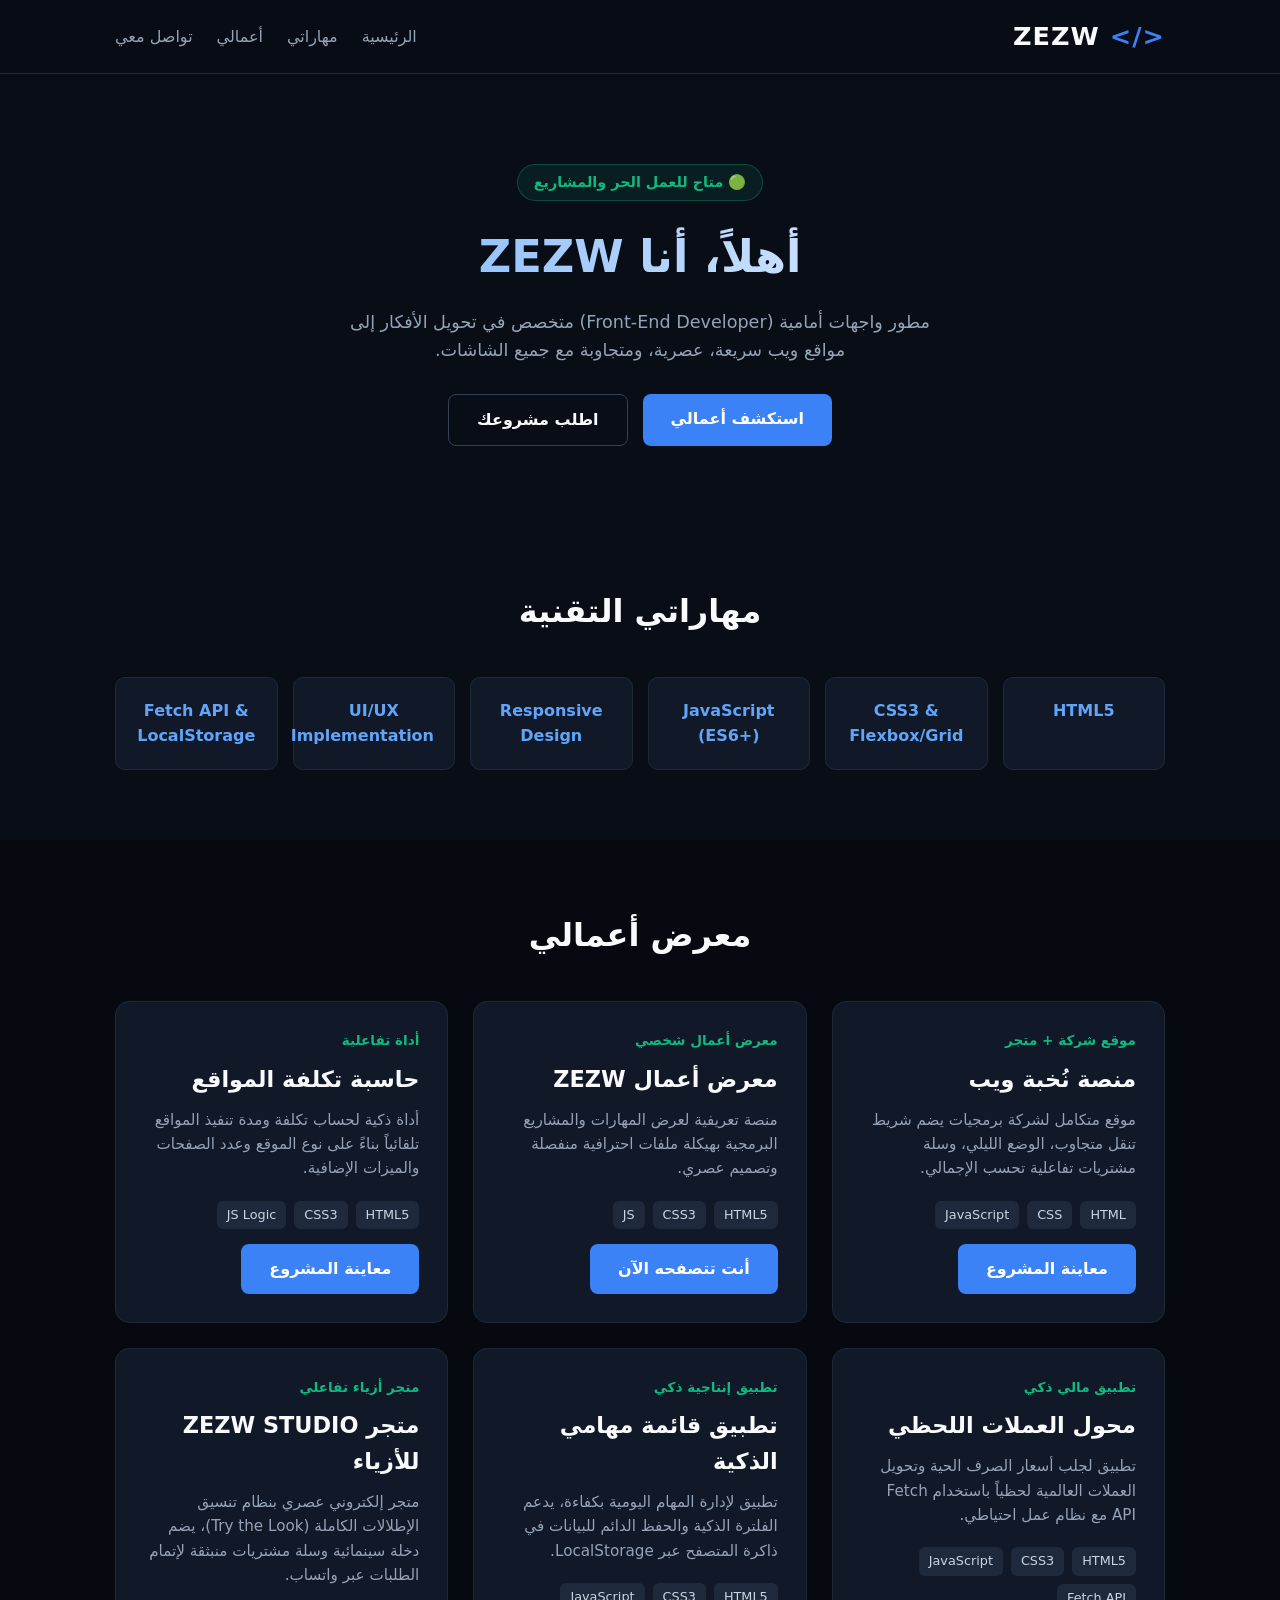
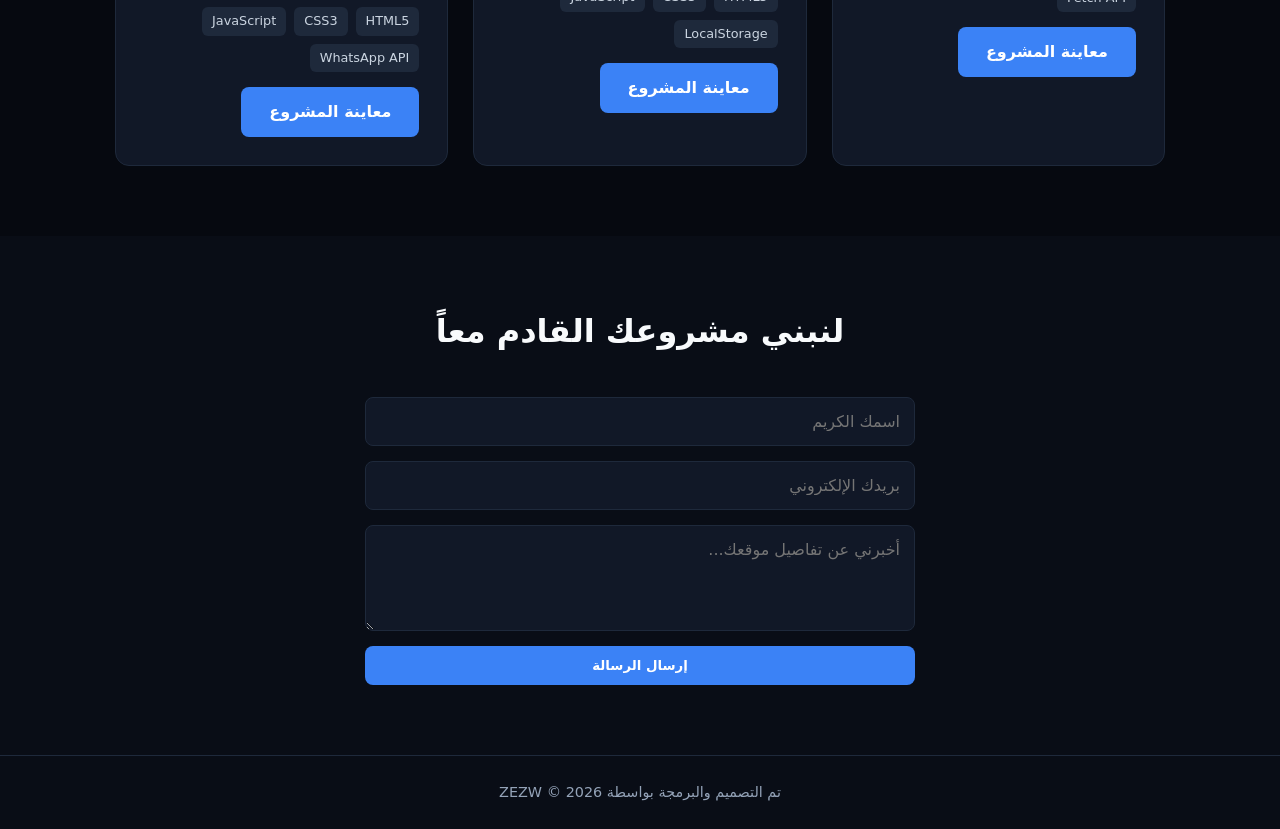
==== commit 5d3c632b: "Add files via upload" ====
--- a/index.html
+++ b/index.html
@@ -123,6 +123,19 @@
             </div>
             <a href="Todo_App/index.html" class="btn" style="margin-top: 15px; display: inline-block;">معاينة المشروع</a>
         </div>
+        <!-- المشروع السادس -->
+        <div class="project-card">
+            <div class="project-tag">متجر أزياء تفاعلي</div>
+            <h3>متجر ZEZW STUDIO للأزياء</h3>
+            <p>متجر إلكتروني عصري بنظام تنسيق الإطلالات الكاملة (Try the Look)، يضم دخلة سينمائية وسلة مشتريات منبثقة لإتمام الطلبات عبر واتساب.</p>
+            <div class="tech-used">
+                <span>HTML5</span>
+                <span>CSS3</span>
+                <span>JavaScript</span>
+                <span>WhatsApp API</span>
+            </div>
+            <a href="ZEZW_Store/index.html" class="btn" style="margin-top: 15px; display: inline-block;">معاينة المشروع</a>
+        </div>
 
             </div>
         </div>
